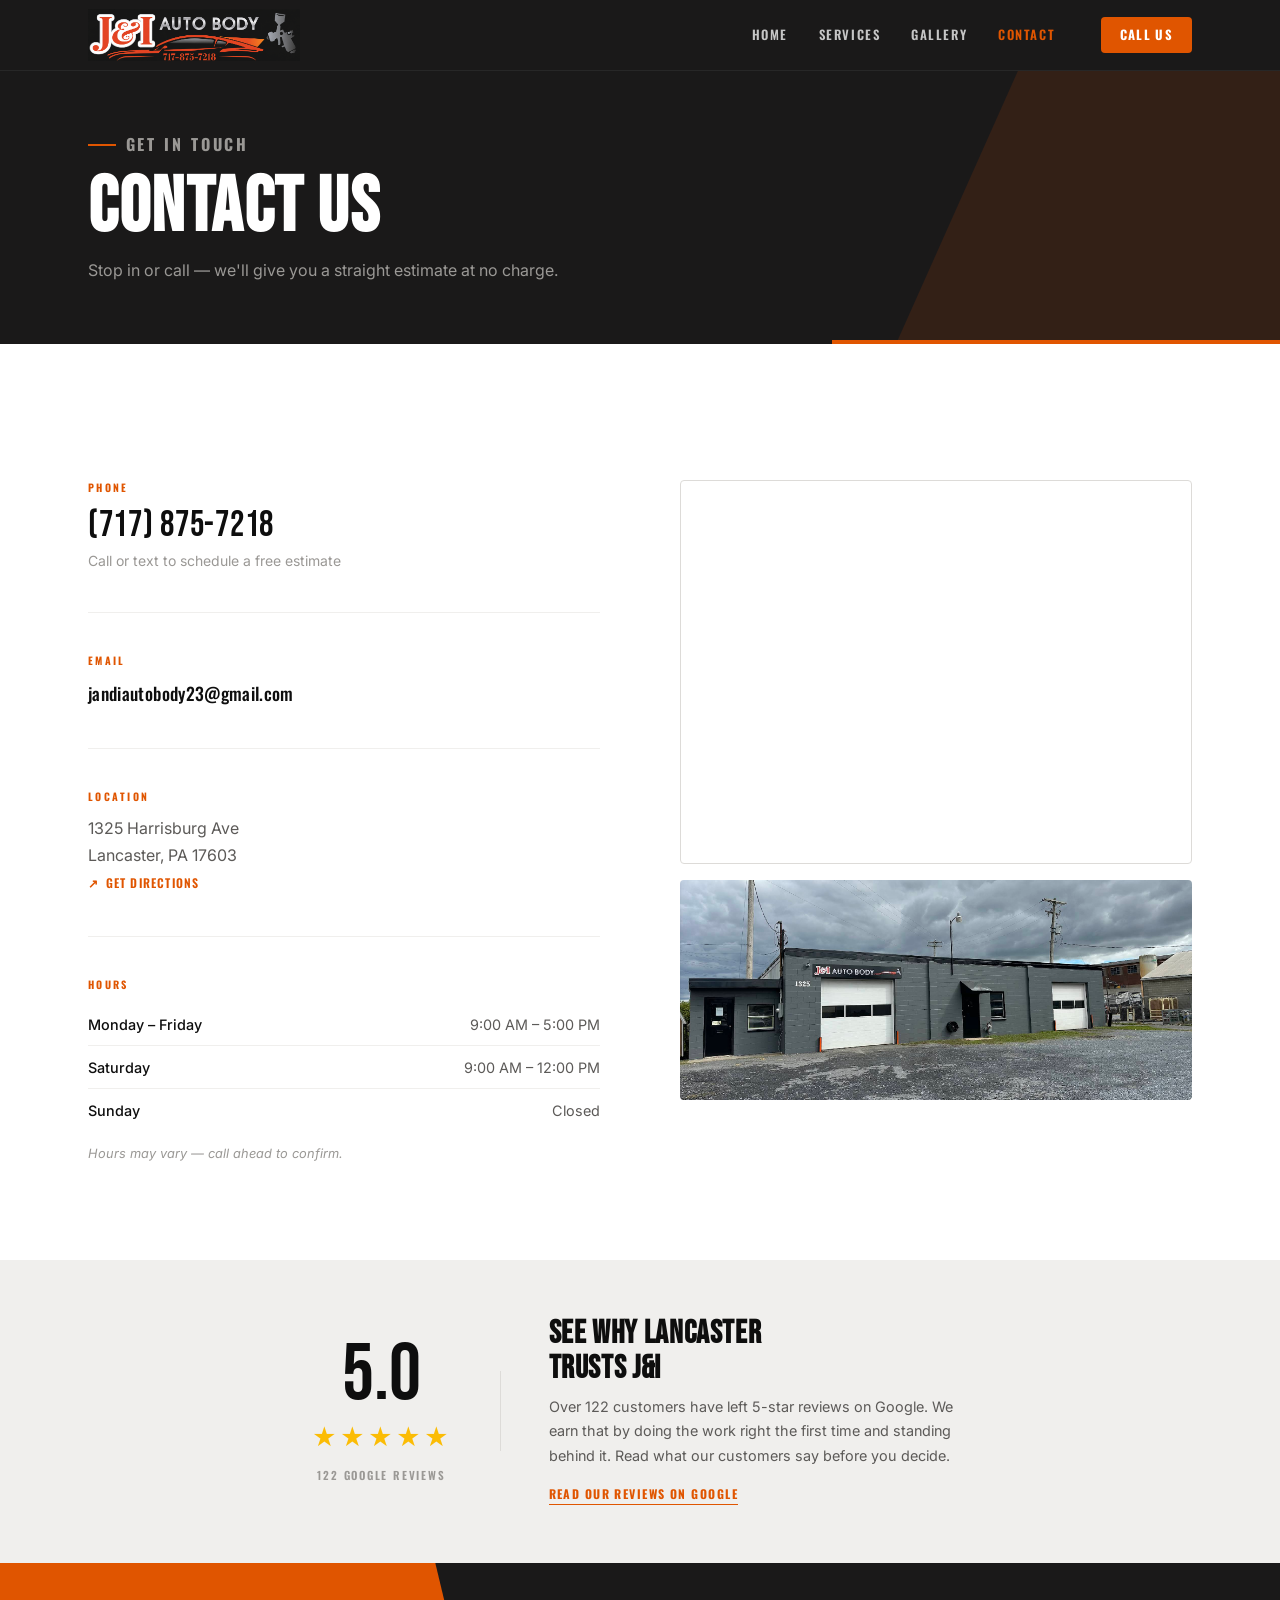
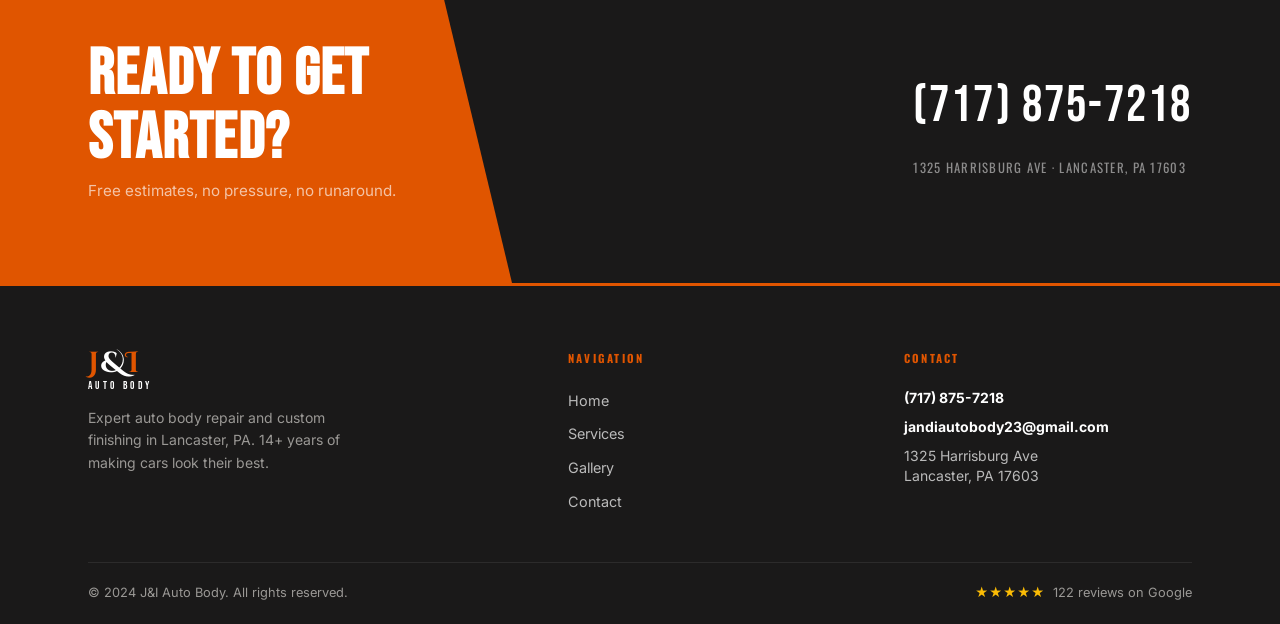
==== contact.html @ d880009f "Add files via upload" ====
<!DOCTYPE html>
<html lang="en">
<head>
  <meta charset="UTF-8">
  <meta name="viewport" content="width=device-width, initial-scale=1.0">
  <meta name="description" content="Contact J&I Auto Body — 1325 Harrisburg Ave, Lancaster, PA 17603. Call (717) 875-7218 or email jandiautobody23@gmail.com for a free estimate.">
  <title>Contact — J&I Auto Body</title>
  <link rel="stylesheet" href="style.css">
  <style>
    .contact-page {
      padding: 5rem 0 6rem;
      background: var(--c-white);
    }

    .contact-layout {
      display: grid;
      grid-template-columns: 1fr 1fr;
      gap: 5rem;
      align-items: start;
      margin-top: 3.5rem;
    }

    /* Left: info */
    .contact-info {
      display: flex;
      flex-direction: column;
      gap: 2.5rem;
    }

    .contact-block h3 {
      font-family: var(--f-heading);
      font-size: 0.65rem;
      font-weight: 700;
      letter-spacing: 0.22em;
      text-transform: uppercase;
      color: var(--c-orange);
      margin-bottom: 0.6rem;
    }

    .contact-block-value {
      font-family: var(--f-display);
      font-size: 2.25rem;
      color: var(--c-black);
      letter-spacing: 0.02em;
      line-height: 1.1;
      display: block;
      transition: color var(--transition);
    }

    a.contact-block-value:hover { color: var(--c-orange); }

    .contact-block-sub {
      font-size: 0.875rem;
      color: var(--c-gray-400);
      margin-top: 0.25rem;
    }

    .contact-block-email {
      font-family: var(--f-heading);
      font-size: 1.1rem;
      font-weight: 500;
      color: var(--c-black);
      letter-spacing: 0.02em;
      display: block;
      margin-top: 0.15rem;
      transition: color var(--transition);
      word-break: break-all;
    }

    a.contact-block-email:hover { color: var(--c-orange); }

    .contact-block-address {
      font-size: 1rem;
      color: var(--c-gray-600);
      line-height: 1.7;
      margin-top: 0.15rem;
    }

    /* Hours */
    .hours-table {
      width: 100%;
      border-collapse: collapse;
    }

    .hours-table tr {
      border-bottom: 1px solid var(--c-gray-100);
    }

    .hours-table tr:last-child { border-bottom: none; }

    .hours-table td {
      padding: 0.6rem 0;
      font-size: 0.9rem;
      color: var(--c-gray-600);
    }

    .hours-table td:first-child {
      font-weight: 500;
      color: var(--c-black);
      width: 45%;
    }

    .hours-table td:last-child {
      text-align: right;
    }

    .hours-note {
      font-size: 0.8rem;
      color: var(--c-gray-400);
      margin-top: 0.75rem;
      font-style: italic;
    }

    /* Right: map + photo */
    .contact-visual {
      display: flex;
      flex-direction: column;
      gap: 1rem;
    }

    .contact-map {
      width: 100%;
      aspect-ratio: 4 / 3;
      border: 1px solid var(--c-gray-200);
      border-radius: var(--radius);
      overflow: hidden;
      position: relative;
    }

    .contact-map iframe {
      width: 100%;
      height: 100%;
      border: none;
      display: block;
    }

    .contact-shop-photo {
      width: 100%;
      height: 220px;
      border-radius: var(--radius);
      overflow: hidden;
      position: relative;
    }

    .contact-shop-photo .photo-placeholder {
      width: 100%;
      height: 100%;
    }

    .contact-directions {
      display: inline-flex;
      align-items: center;
      gap: 0.4rem;
      font-family: var(--f-heading);
      font-size: 0.75rem;
      font-weight: 600;
      letter-spacing: 0.1em;
      text-transform: uppercase;
      color: var(--c-orange);
      margin-top: 0.25rem;
      transition: color var(--transition);
    }

    .contact-directions:hover { color: var(--c-orange-hover); }

    .contact-directions::before {
      content: '↗';
      font-style: normal;
    }

    /* Divider */
    .contact-divider {
      width: 100%;
      height: 1px;
      background: var(--c-gray-100);
    }

    /* Google review strip */
    .review-strip {
      background: var(--c-gray-100);
      padding: 3.5rem 0;
    }

    .review-strip-inner {
      display: flex;
      align-items: center;
      gap: 3rem;
      flex-wrap: wrap;
      justify-content: center;
    }

    .review-score {
      text-align: center;
    }

    .review-score-num {
      font-family: var(--f-display);
      font-size: 5rem;
      color: var(--c-black);
      line-height: 1;
    }

    .review-score-stars {
      font-size: 1.5rem;
      color: #FBBC05;
      letter-spacing: 3px;
      display: block;
      margin: 0.25rem 0;
    }

    .review-score-label {
      font-family: var(--f-heading);
      font-size: 0.7rem;
      font-weight: 600;
      letter-spacing: 0.16em;
      text-transform: uppercase;
      color: var(--c-gray-400);
    }

    .review-divider-v {
      width: 1px;
      height: 80px;
      background: var(--c-gray-200);
    }

    .review-text-block {
      max-width: 420px;
    }

    .review-text-block h3 {
      font-family: var(--f-display);
      font-size: 2rem;
      color: var(--c-black);
      letter-spacing: 0.02em;
      line-height: 1.1;
      margin-bottom: 0.5rem;
    }

    .review-text-block p {
      font-size: 0.9rem;
      color: var(--c-gray-600);
      line-height: 1.7;
    }

    .review-text-block a {
      display: inline-block;
      margin-top: 1rem;
      font-family: var(--f-heading);
      font-size: 0.75rem;
      font-weight: 700;
      letter-spacing: 0.12em;
      text-transform: uppercase;
      color: var(--c-orange);
      border-bottom: 1px solid currentColor;
      padding-bottom: 1px;
    }

    @media (max-width: 900px) {
      .contact-layout { grid-template-columns: 1fr; gap: 3rem; }
      .review-divider-v { display: none; }
      .review-strip-inner { flex-direction: column; text-align: center; gap: 2rem; }
    }
  </style>
</head>
<body>
  <a href="#main" class="skip-link">Skip to content</a>

  <!-- NAVIGATION -->
  <nav class="site-nav" id="site-nav">
    <div class="nav-inner">
      <a href="index.html" class="nav-logo" aria-label="J&I Auto Body home">
        <img src="banner.png" alt="J&I Auto Body" style="height:52px;width:auto;display:block;">
      </a>
      <button class="nav-toggle" aria-label="Toggle navigation menu" aria-expanded="false" aria-controls="nav-links">
        <span></span><span></span><span></span>
      </button>
      <ul class="nav-links" id="nav-links" role="list">
        <li><a href="index.html">Home</a></li>
        <li><a href="services.html">Services</a></li>
        <li><a href="gallery.html">Gallery</a></li>
        <li><a href="contact.html" class="active">Contact</a></li>
      </ul>
      <a href="tel:+17178757218" class="nav-cta">Call Us</a>
    </div>
  </nav>

  <main id="main">

    <!-- PAGE HERO -->
    <section class="page-hero" aria-labelledby="page-title">
      <div class="page-hero-slash" aria-hidden="true"></div>
      <div class="container page-hero-inner">
        <p class="section-eyebrow">Get in Touch</p>
        <h1 id="page-title">Contact Us</h1>
        <p>Stop in or call — we'll give you a straight estimate at no charge.</p>
      </div>
    </section>

    <!-- CONTACT MAIN -->
    <section class="contact-page" aria-labelledby="contact-heading">
      <div class="container">

        <div class="contact-layout">

          <!-- LEFT: Contact details -->
          <div class="contact-info reveal">

            <div class="contact-block">
              <h3>Phone</h3>
              <a href="tel:+17178757218" class="contact-block-value">(717) 875-7218</a>
              <p class="contact-block-sub">Call or text to schedule a free estimate</p>
            </div>

            <div class="contact-divider"></div>

            <div class="contact-block">
              <h3>Email</h3>
              <a href="mailto:jandiautobody23@gmail.com" class="contact-block-email">jandiautobody23@gmail.com</a>
            </div>

            <div class="contact-divider"></div>

            <div class="contact-block">
              <h3>Location</h3>
              <address class="contact-block-address" style="font-style:normal;">
                1325 Harrisburg Ave<br>
                Lancaster, PA 17603
              </address>
              <a href="https://maps.google.com/?q=1325+Harrisburg+Ave+Lancaster+PA+17603" target="_blank" rel="noopener noreferrer" class="contact-directions">
                Get Directions
              </a>
            </div>

            <div class="contact-divider"></div>

            <div class="contact-block">
              <h3>Hours</h3>
              <table class="hours-table" aria-label="Business hours">
                <tbody>
                  <tr><td>Monday – Friday</td><td>9:00 AM – 5:00 PM</td></tr>
                  <tr><td>Saturday</td><td>9:00 AM – 12:00 PM</td></tr>
                  <tr><td>Sunday</td><td>Closed</td></tr>
                </tbody>
              </table>
              <p class="hours-note">Hours may vary — call ahead to confirm.</p>
            </div>

          </div>

          <!-- RIGHT: Map + shop photo -->
          <div class="contact-visual reveal reveal-delay-2">
            <div class="contact-map">
              <iframe
                src="https://www.google.com/maps/embed?pb=!1m18!1m12!1m3!1d3046.3!2d-76.3287!3d40.0356!2m3!1f0!2f0!3f0!3m2!1i1024!2i768!4f13.1!3m3!1m2!1s0x89c624b8d0d0d0d0%3A0x0!2s1325+Harrisburg+Ave%2C+Lancaster%2C+PA+17603!5e0!3m2!1sen!2sus!4v1"
                allowfullscreen=""
                loading="lazy"
                referrerpolicy="no-referrer-when-downgrade"
                title="J&I Auto Body location map"
              ></iframe>
            </div>
            <div class="contact-shop-photo">
              <img src="shop.png" alt="J&I Auto Body shop exterior at 1325 Harrisburg Ave, Lancaster PA" style="width:100%;height:100%;object-fit:cover;display:block;">
            </div>
          </div>

        </div>
      </div>
    </section>

    <!-- GOOGLE REVIEW STRIP -->
    <section class="review-strip" aria-labelledby="reviews-heading">
      <div class="container review-strip-inner">
        <div class="review-score">
          <div class="review-score-num" aria-label="Rating: 5.0 out of 5">5.0</div>
          <span class="review-score-stars" aria-hidden="true">★★★★★</span>
          <span class="review-score-label">122 Google Reviews</span>
        </div>
        <div class="review-divider-v" aria-hidden="true"></div>
        <div class="review-text-block">
          <h3 id="reviews-heading">See Why Lancaster<br>Trusts J&amp;I</h3>
          <p>Over 122 customers have left 5-star reviews on Google. We earn that by doing the work right the first time and standing behind it. Read what our customers say before you decide.</p>
          <a href="https://www.google.com/search?q=J%26I+Auto+Body+Lancaster+PA+reviews" target="_blank" rel="noopener noreferrer">
            Read Our Reviews on Google
          </a>
        </div>
      </div>
    </section>

    <!-- CTA BAND -->
    <section class="cta-band" aria-labelledby="cta-heading">
      <div class="cta-band-slash" aria-hidden="true"></div>
      <div class="container cta-band-inner">
        <div class="cta-band-text">
          <h2 id="cta-heading">Ready to Get<br>Started?</h2>
          <p>Free estimates, no pressure, no runaround.</p>
        </div>
        <div>
          <a href="tel:+17178757218" class="cta-band-phone">(717) 875-7218</a>
          <span class="cta-band-sub">1325 Harrisburg Ave · Lancaster, PA 17603</span>
        </div>
      </div>
    </section>

  </main>

  <!-- FOOTER -->
  <footer class="site-footer" role="contentinfo">
    <div class="container">
      <div class="footer-grid">
        <div class="footer-brand">
          <div class="logo-mark">
            <span class="logo-ji">J<span class="logo-amp">&</span>I</span>
            <span class="logo-autobody">Auto Body</span>
          </div>
          <p class="footer-tagline">Expert auto body repair and custom finishing in Lancaster, PA. 14+ years of making cars look their best.</p>
        </div>
        <div>
          <p class="footer-heading">Navigation</p>
          <ul class="footer-links">
            <li><a href="index.html">Home</a></li>
            <li><a href="services.html">Services</a></li>
            <li><a href="gallery.html">Gallery</a></li>
            <li><a href="contact.html">Contact</a></li>
          </ul>
        </div>
        <div>
          <p class="footer-heading">Contact</p>
          <div class="footer-contact-item">
            <div><strong><a href="tel:+17178757218">(717) 875-7218</a></strong></div>
          </div>
          <div class="footer-contact-item">
            <div><strong><a href="mailto:jandiautobody23@gmail.com">jandiautobody23@gmail.com</a></strong></div>
          </div>
          <div class="footer-contact-item">
            <div>1325 Harrisburg Ave<br>Lancaster, PA 17603</div>
          </div>
        </div>
      </div>
      <div class="footer-bottom">
        <p>© 2024 J&amp;I Auto Body. All rights reserved.</p>
        <div class="footer-reviews">
          <span class="stars">★★★★★</span>
          <span>122 reviews on Google</span>
        </div>
      </div>
    </div>
  </footer>

  <script>
    const nav = document.getElementById('site-nav');
    window.addEventListener('scroll', () => {
      nav.classList.toggle('scrolled', window.scrollY > 20);
    }, { passive: true });

    const toggle = document.querySelector('.nav-toggle');
    const navLinks = document.getElementById('nav-links');
    toggle.addEventListener('click', () => {
      const expanded = toggle.getAttribute('aria-expanded') === 'true';
      toggle.setAttribute('aria-expanded', String(!expanded));
      navLinks.classList.toggle('open', !expanded);
    });

    navLinks.querySelectorAll('a').forEach(a => {
      a.addEventListener('click', () => {
        toggle.setAttribute('aria-expanded', 'false');
        navLinks.classList.remove('open');
      });
    });

    const observer = new IntersectionObserver((entries) => {
      entries.forEach(e => { if (e.isIntersecting) { e.target.classList.add('visible'); observer.unobserve(e.target); } });
    }, { threshold: 0.1 });
    document.querySelectorAll('.reveal').forEach(el => observer.observe(el));
  </script>
</body>
</html>
---- style.css ----
/* === J&I AUTO BODY — SHARED STYLESHEET === */

@import url('https://fonts.googleapis.com/css2?family=Bebas+Neue&family=Oswald:wght@400;500;600;700&family=Inter:ital,wght@0,300;0,400;0,500;0,600;1,300&family=Cinzel+Decorative:wght@700&display=swap');

/* ── TOKENS ───────────────────────────────────────── */
:root {
  --c-white:        #FFFFFF;
  --c-off-white:    #F7F6F4;
  --c-black:        #0E0E0E;
  --c-dark:         #1A1919;
  --c-charcoal:     #2C2B2B;
  --c-orange:       #E05500;
  --c-orange-hover: #C44A00;
  --c-orange-warm:  #F06820;
  --c-gray-100:     #F0EFED;
  --c-gray-200:     #DDDBD8;
  --c-gray-400:     #9A9895;
  --c-gray-600:     #5C5A58;
  --c-gray-800:     #343230;

  --f-display:  'Bebas Neue', sans-serif;
  --f-heading:  'Oswald', sans-serif;
  --f-body:     'Inter', sans-serif;
  --f-brand:    'Cinzel Decorative', serif;

  --radius:     4px;
  --transition: 0.22s ease;
  --max-w:      1200px;
}

/* ── RESET ────────────────────────────────────────── */
*, *::before, *::after { box-sizing: border-box; margin: 0; padding: 0; }

html {
  scroll-behavior: smooth;
  -webkit-font-smoothing: antialiased;
}

body {
  font-family: var(--f-body);
  font-size: 1rem;
  line-height: 1.6;
  color: var(--c-black);
  background: var(--c-white);
}

img { display: block; max-width: 100%; }
a { color: inherit; text-decoration: none; }
ul { list-style: none; }

/* ── UTILITY ──────────────────────────────────────── */
.container {
  max-width: var(--max-w);
  margin-inline: auto;
  padding-inline: clamp(1.25rem, 5vw, 3rem);
}

.section-eyebrow {
  font-family: var(--f-heading);
  font-size: 0.75rem;
  font-weight: 700;
  letter-spacing: 0.18em;
  text-transform: uppercase;
  color: var(--c-orange);
  display: flex;
  align-items: center;
  gap: 0.6rem;
  margin-bottom: 0.75rem;
}

.section-eyebrow::before {
  content: '';
  display: block;
  width: 28px;
  height: 2px;
  background: var(--c-orange);
  flex-shrink: 0;
}

.section-title {
  font-family: var(--f-display);
  font-size: clamp(2.5rem, 5vw, 4rem);
  letter-spacing: 0.02em;
  line-height: 1;
  color: var(--c-black);
}

.section-title--light { color: var(--c-white); }

/* ── BUTTONS ──────────────────────────────────────── */
.btn {
  display: inline-flex;
  align-items: center;
  gap: 0.5rem;
  font-family: var(--f-heading);
  font-size: 0.95rem;
  font-weight: 600;
  letter-spacing: 0.08em;
  text-transform: uppercase;
  padding: 0.85rem 2rem;
  border-radius: var(--radius);
  transition: background var(--transition), color var(--transition), transform var(--transition);
  cursor: pointer;
  border: 2px solid transparent;
}

.btn:active { transform: translateY(1px); }

.btn-primary {
  background: var(--c-orange);
  color: var(--c-white);
  border-color: var(--c-orange);
}
.btn-primary:hover { background: var(--c-orange-hover); border-color: var(--c-orange-hover); }

.btn-ghost {
  background: transparent;
  color: var(--c-white);
  border-color: rgba(255,255,255,0.5);
}
.btn-ghost:hover { border-color: var(--c-white); }

.btn-outline {
  background: transparent;
  color: var(--c-orange);
  border-color: var(--c-orange);
}
.btn-outline:hover { background: var(--c-orange); color: var(--c-white); }

.btn-dark {
  background: var(--c-black);
  color: var(--c-white);
  border-color: var(--c-black);
}
.btn-dark:hover { background: var(--c-charcoal); }

/* ── NAVIGATION ───────────────────────────────────── */
.site-nav {
  position: fixed;
  top: 0;
  left: 0;
  right: 0;
  z-index: 100;
  background: var(--c-dark);
  border-bottom: 1px solid rgba(255,255,255,0.06);
  transition: box-shadow var(--transition);
}

.site-nav.scrolled {
  box-shadow: 0 2px 24px rgba(0,0,0,0.5);
}

.nav-inner {
  max-width: var(--max-w);
  margin-inline: auto;
  padding: 0 clamp(1.25rem, 5vw, 3rem);
  height: 70px;
  display: flex;
  align-items: center;
  gap: 2rem;
}

/* Logo */
.nav-logo { display: flex; align-items: center; text-decoration: none; }

.logo-mark {
  display: flex;
  flex-direction: column;
  align-items: flex-start;
  line-height: 1;
}

.logo-ji {
  font-family: var(--f-brand);
  font-size: 1.45rem;
  font-weight: 700;
  color: var(--c-orange);
  letter-spacing: 0.04em;
  line-height: 1;
}

.logo-amp { color: var(--c-white); }

.logo-autobody {
  font-family: var(--f-display);
  font-size: 0.65rem;
  letter-spacing: 0.32em;
  color: var(--c-white);
  margin-top: 1px;
}

/* Nav links */
.nav-links {
  display: flex;
  align-items: center;
  gap: 0.25rem;
  margin-left: auto;
}

.nav-links a {
  font-family: var(--f-heading);
  font-size: 0.8rem;
  font-weight: 600;
  letter-spacing: 0.12em;
  text-transform: uppercase;
  color: rgba(255,255,255,0.75);
  padding: 0.4rem 0.85rem;
  border-radius: var(--radius);
  transition: color var(--transition), background var(--transition);
  position: relative;
}

.nav-links a:hover { color: var(--c-white); background: rgba(255,255,255,0.06); }

.nav-links a.active {
  color: var(--c-orange);
}

.nav-cta {
  font-family: var(--f-heading);
  font-size: 0.8rem;
  font-weight: 700;
  letter-spacing: 0.1em;
  text-transform: uppercase;
  color: var(--c-white);
  background: var(--c-orange);
  padding: 0.5rem 1.2rem;
  border-radius: var(--radius);
  transition: background var(--transition);
  white-space: nowrap;
}

.nav-cta:hover { background: var(--c-orange-hover); }

/* Mobile toggle */
.nav-toggle {
  display: none;
  flex-direction: column;
  justify-content: center;
  gap: 5px;
  width: 36px;
  height: 36px;
  background: none;
  border: none;
  cursor: pointer;
  padding: 4px;
  margin-left: auto;
}

.nav-toggle span {
  display: block;
  width: 100%;
  height: 2px;
  background: var(--c-white);
  border-radius: 2px;
  transition: transform var(--transition), opacity var(--transition);
}

.nav-toggle[aria-expanded="true"] span:nth-child(1) {
  transform: translateY(7px) rotate(45deg);
}
.nav-toggle[aria-expanded="true"] span:nth-child(2) { opacity: 0; }
.nav-toggle[aria-expanded="true"] span:nth-child(3) {
  transform: translateY(-7px) rotate(-45deg);
}

/* Mobile nav overlay */
@media (max-width: 768px) {
  .nav-toggle { display: flex; }
  .nav-links {
    display: none;
    position: fixed;
    inset: 70px 0 0;
    background: var(--c-dark);
    flex-direction: column;
    padding: 2rem;
    gap: 0.5rem;
    align-items: flex-start;
    z-index: 99;
  }
  .nav-links.open { display: flex; }
  .nav-links a { font-size: 1.1rem; padding: 0.75rem 0; width: 100%; }
  .nav-cta { display: none; }
}

/* ── PAGE HERO (inner pages) ──────────────────────── */
.page-hero {
  background: var(--c-dark);
  padding: 120px 0 60px;
  position: relative;
  overflow: hidden;
}

.page-hero::after {
  content: '';
  position: absolute;
  right: 0;
  bottom: 0;
  width: 35%;
  height: 4px;
  background: var(--c-orange);
}

.page-hero-inner {
  position: relative;
  z-index: 2;
}

.page-hero h1 {
  font-family: var(--f-display);
  font-size: clamp(3rem, 6vw, 5.5rem);
  color: var(--c-white);
  line-height: 1;
  letter-spacing: 0.02em;
}

.page-hero p {
  font-size: 1rem;
  color: var(--c-gray-400);
  margin-top: 0.75rem;
}

/* diagonal accent on page hero */
.page-hero-slash {
  position: absolute;
  right: 0;
  top: 0;
  height: 100%;
  width: 30%;
  background: var(--c-orange);
  clip-path: polygon(40% 0%, 100% 0%, 100% 100%, 0% 100%);
  opacity: 0.12;
  z-index: 1;
}

/* ── PHOTO PLACEHOLDER ────────────────────────────── */
.photo-placeholder {
  background: var(--c-gray-200);
  display: flex;
  flex-direction: column;
  align-items: center;
  justify-content: center;
  gap: 0.5rem;
  position: relative;
  overflow: hidden;
}

.photo-placeholder::before {
  content: '';
  position: absolute;
  inset: 0;
  background: repeating-linear-gradient(
    -45deg,
    transparent,
    transparent 8px,
    rgba(0,0,0,0.04) 8px,
    rgba(0,0,0,0.04) 10px
  );
}

.photo-placeholder-label {
  position: relative;
  z-index: 1;
  font-family: var(--f-heading);
  font-size: 0.75rem;
  font-weight: 600;
  letter-spacing: 0.12em;
  text-transform: uppercase;
  color: var(--c-gray-600);
  background: var(--c-white);
  padding: 0.4rem 1rem;
  border-radius: 2px;
  border: 1px solid var(--c-gray-200);
}

/* ── FOOTER ───────────────────────────────────────── */
.site-footer {
  background: var(--c-dark);
  color: var(--c-white);
  padding: 4rem 0 0;
  border-top: 3px solid var(--c-orange);
}

.footer-grid {
  display: grid;
  grid-template-columns: 1.5fr 1fr 1fr;
  gap: 3rem;
  padding-bottom: 3rem;
}

.footer-brand .logo-ji { font-size: 1.8rem; }
.footer-brand .logo-autobody { font-size: 0.7rem; letter-spacing: 0.3em; }

.footer-tagline {
  margin-top: 1rem;
  font-size: 0.875rem;
  color: var(--c-gray-400);
  line-height: 1.6;
  max-width: 260px;
}

.footer-heading {
  font-family: var(--f-heading);
  font-size: 0.7rem;
  font-weight: 700;
  letter-spacing: 0.2em;
  text-transform: uppercase;
  color: var(--c-orange);
  margin-bottom: 1.25rem;
}

.footer-links { display: flex; flex-direction: column; gap: 0.5rem; }

.footer-links a {
  font-size: 0.9rem;
  color: rgba(255,255,255,0.7);
  transition: color var(--transition);
}

.footer-links a:hover { color: var(--c-white); }

.footer-contact-item {
  display: flex;
  gap: 0.6rem;
  font-size: 0.875rem;
  color: rgba(255,255,255,0.7);
  margin-bottom: 0.6rem;
  align-items: flex-start;
  line-height: 1.4;
}

.footer-contact-item strong {
  color: var(--c-white);
  display: block;
}

.footer-bottom {
  border-top: 1px solid rgba(255,255,255,0.08);
  padding: 1.25rem 0;
  display: flex;
  align-items: center;
  justify-content: space-between;
  flex-wrap: wrap;
  gap: 0.5rem;
}

.footer-bottom p {
  font-size: 0.8rem;
  color: var(--c-gray-400);
}

.footer-reviews {
  display: flex;
  align-items: center;
  gap: 0.5rem;
  font-size: 0.8rem;
  color: var(--c-gray-400);
}

.stars { color: #FBBC05; letter-spacing: 1px; }

@media (max-width: 768px) {
  .footer-grid { grid-template-columns: 1fr; gap: 2rem; }
  .footer-bottom { flex-direction: column; text-align: center; }
}

/* ── DIAGONAL SLASH DIVIDER ───────────────────────── */
.slash-divider {
  position: relative;
  height: 60px;
  overflow: hidden;
  background: var(--c-dark);
}

.slash-divider::after {
  content: '';
  position: absolute;
  bottom: 0;
  left: 0;
  right: 0;
  height: 100%;
  background: var(--c-white);
  clip-path: polygon(0 40%, 100% 0%, 100% 100%, 0% 100%);
}

.slash-divider--to-dark::after {
  background: var(--c-dark);
}

.slash-divider--to-gray::after {
  background: var(--c-gray-100);
}

/* ── TRUST BAR ────────────────────────────────────── */
.trust-bar {
  background: var(--c-off-white);
  border-bottom: 1px solid var(--c-gray-200);
  padding: 0;
}

.trust-bar-inner {
  display: flex;
  align-items: stretch;
  divide: 1px solid var(--c-gray-200);
}

.trust-item {
  flex: 1;
  display: flex;
  align-items: center;
  justify-content: center;
  gap: 0.75rem;
  padding: 1.5rem 1rem;
  border-right: 1px solid var(--c-gray-200);
  text-align: center;
}

.trust-item:last-child { border-right: none; }

.trust-icon {
  font-size: 1.5rem;
  line-height: 1;
  flex-shrink: 0;
}

.trust-label {
  font-family: var(--f-heading);
  font-size: 0.8rem;
  font-weight: 600;
  letter-spacing: 0.08em;
  text-transform: uppercase;
  color: var(--c-gray-600);
  line-height: 1.3;
}

.trust-value {
  font-family: var(--f-display);
  font-size: 1.5rem;
  color: var(--c-black);
  line-height: 1;
  display: block;
}

@media (max-width: 640px) {
  .trust-bar-inner { flex-wrap: wrap; }
  .trust-item { flex: 0 0 50%; border-bottom: 1px solid var(--c-gray-200); }
  .trust-item:nth-child(2n) { border-right: none; }
  .trust-item:nth-last-child(-n+2) { border-bottom: none; }
}

/* ── SERVICES GRID ────────────────────────────────── */
.services-section {
  padding: 5rem 0;
  background: var(--c-white);
}

.services-intro {
  display: grid;
  grid-template-columns: 1fr 1fr;
  gap: 4rem;
  align-items: end;
  margin-bottom: 3.5rem;
}

.services-intro-text p {
  font-size: 1rem;
  color: var(--c-gray-600);
  margin-top: 1rem;
  max-width: 420px;
  line-height: 1.7;
}

.services-intro-action { text-align: right; }

.services-grid {
  display: grid;
  grid-template-columns: repeat(4, 1fr);
  gap: 1px;
  background: var(--c-gray-200);
  border: 1px solid var(--c-gray-200);
}

.service-card {
  background: var(--c-white);
  padding: 2rem 1.75rem;
  position: relative;
  overflow: hidden;
  transition: background var(--transition);
}

.service-card::after {
  content: '';
  position: absolute;
  bottom: 0;
  left: 0;
  width: 0;
  height: 3px;
  background: var(--c-orange);
  transition: width 0.3s ease;
}

.service-card:hover { background: var(--c-off-white); }
.service-card:hover::after { width: 100%; }

.service-card-num {
  font-family: var(--f-display);
  font-size: 3.5rem;
  color: var(--c-orange);
  line-height: 1;
  margin-bottom: 0.75rem;
  display: block;
  transition: color var(--transition);
}

.service-card:hover .service-card-num { color: var(--c-orange); }

.service-card-name {
  font-family: var(--f-heading);
  font-size: 1.05rem;
  font-weight: 700;
  color: var(--c-black);
  line-height: 1.2;
  margin-bottom: 0.5rem;
}

.service-card-desc {
  font-size: 0.85rem;
  color: var(--c-gray-600);
  line-height: 1.6;
}

@media (max-width: 1024px) {
  .services-grid { grid-template-columns: repeat(2, 1fr); }
  .services-intro { grid-template-columns: 1fr; gap: 1rem; }
  .services-intro-action { text-align: left; }
}

@media (max-width: 600px) {
  .services-grid { grid-template-columns: 1fr; }
}

/* ── PHOTO STRIP (3-across) ───────────────────────── */
.photo-strip {
  display: grid;
  grid-template-columns: repeat(3, 1fr);
  height: 380px;
}

.photo-strip-item {
  position: relative;
  overflow: hidden;
}

.photo-strip-item .photo-placeholder {
  width: 100%;
  height: 100%;
}

.photo-strip-overlay {
  position: absolute;
  inset: 0;
  background: linear-gradient(to top, rgba(0,0,0,0.6) 0%, transparent 50%);
  opacity: 0;
  transition: opacity var(--transition);
  display: flex;
  align-items: flex-end;
  padding: 1.5rem;
}

.photo-strip-item:hover .photo-strip-overlay { opacity: 1; }

.photo-strip-caption {
  font-family: var(--f-heading);
  font-size: 0.8rem;
  font-weight: 600;
  letter-spacing: 0.08em;
  text-transform: uppercase;
  color: var(--c-white);
}

@media (max-width: 640px) {
  .photo-strip { grid-template-columns: 1fr; height: auto; }
  .photo-strip-item { height: 220px; }
}

/* ── CTA BAND ─────────────────────────────────────── */
.cta-band {
  background: var(--c-dark);
  position: relative;
  overflow: hidden;
  padding: 5rem 0;
}

.cta-band-slash {
  position: absolute;
  left: 0;
  top: 0;
  width: 40%;
  height: 100%;
  background: var(--c-orange);
  clip-path: polygon(0% 0%, 85% 0%, 100% 100%, 0% 100%);
}

.cta-band-inner {
  position: relative;
  z-index: 2;
  display: flex;
  align-items: center;
  justify-content: space-between;
  gap: 2rem;
  flex-wrap: wrap;
}

.cta-band-text h2 {
  font-family: var(--f-display);
  font-size: clamp(2.5rem, 5vw, 4rem);
  color: var(--c-white);
  line-height: 1;
  letter-spacing: 0.02em;
}

.cta-band-text p {
  font-size: 0.95rem;
  color: rgba(255,255,255,0.65);
  margin-top: 0.5rem;
}

.cta-band-phone {
  font-family: var(--f-display);
  font-size: clamp(2rem, 4vw, 3.5rem);
  color: var(--c-white);
  letter-spacing: 0.04em;
  text-decoration: none;
  display: block;
  margin-bottom: 0.5rem;
  transition: color var(--transition);
}

.cta-band-phone:hover { color: var(--c-orange-warm); }

.cta-band-sub {
  font-size: 0.8rem;
  color: rgba(255,255,255,0.5);
  font-family: var(--f-heading);
  letter-spacing: 0.1em;
  text-transform: uppercase;
}

@media (max-width: 700px) {
  .cta-band-inner { flex-direction: column; text-align: center; }
  .cta-band-slash { width: 100%; clip-path: polygon(0 0, 100% 0, 100% 40%, 0 55%); }
  .cta-band { padding: 3rem 0; }
}

/* ── GALLERY GRID ─────────────────────────────────── */
.gallery-section {
  padding: 4rem 0;
  background: var(--c-white);
}

.gallery-grid {
  display: grid;
  grid-template-columns: repeat(3, 1fr);
  grid-auto-rows: 260px;
  gap: 6px;
}

.gallery-item {
  position: relative;
  overflow: hidden;
}

.gallery-item.wide {
  grid-column: span 2;
}

.gallery-item.tall {
  grid-row: span 2;
}

.gallery-item .photo-placeholder {
  width: 100%;
  height: 100%;
}

.gallery-item-overlay {
  position: absolute;
  inset: 0;
  background: rgba(224, 85, 0, 0.0);
  transition: background var(--transition);
  display: flex;
  align-items: center;
  justify-content: center;
}

.gallery-item:hover .gallery-item-overlay {
  background: rgba(224, 85, 0, 0.15);
}

@media (max-width: 768px) {
  .gallery-grid { grid-template-columns: 1fr 1fr; }
  .gallery-item.wide { grid-column: span 2; }
}

@media (max-width: 480px) {
  .gallery-grid { grid-template-columns: 1fr; }
  .gallery-item.wide { grid-column: span 1; }
  .gallery-item.tall { grid-row: span 1; }
}

/* ── CONTACT PAGE ─────────────────────────────────── */
.contact-section {
  padding: 5rem 0;
  background: var(--c-white);
}

.contact-layout {
  display: grid;
  grid-template-columns: 1fr 1fr;
  gap: 4rem;
  align-items: start;
}

.contact-info-block {
  margin-bottom: 2.5rem;
}

.contact-info-block h3 {
  font-family: var(--f-heading);
  font-size: 0.7rem;
  font-weight: 700;
  letter-spacing: 0.2em;
  text-transform: uppercase;
  color: var(--c-orange);
  margin-bottom: 0.75rem;
}

.contact-info-block p,
.contact-info-block a {
  font-size: 1rem;
  color: var(--c-gray-600);
  line-height: 1.6;
}

.contact-info-block .big-phone {
  font-family: var(--f-display);
  font-size: 2.5rem;
  color: var(--c-black);
  letter-spacing: 0.04em;
  display: block;
  margin-top: 0.25rem;
  transition: color var(--transition);
}

.contact-info-block .big-phone:hover { color: var(--c-orange); }

.contact-map-frame {
  aspect-ratio: 4 / 3;
  background: var(--c-gray-100);
  border: 1px solid var(--c-gray-200);
  border-radius: var(--radius);
  overflow: hidden;
  position: relative;
}

.contact-map-frame iframe {
  width: 100%;
  height: 100%;
  border: none;
}

.contact-hours { margin-top: 1rem; }

.hours-row {
  display: flex;
  justify-content: space-between;
  font-size: 0.9rem;
  color: var(--c-gray-600);
  padding: 0.5rem 0;
  border-bottom: 1px solid var(--c-gray-100);
}

.hours-row:last-child { border-bottom: none; }

.hours-day { font-weight: 500; color: var(--c-black); }

@media (max-width: 768px) {
  .contact-layout { grid-template-columns: 1fr; }
}

/* ── HOMEPAGE ABOUT STRIP ─────────────────────────── */
.about-strip {
  background: var(--c-gray-100);
  padding: 5rem 0;
}

.about-strip-inner {
  display: grid;
  grid-template-columns: 1fr 1fr;
  gap: 5rem;
  align-items: center;
}

.about-strip-photo {
  aspect-ratio: 4/3;
  position: relative;
}

.about-strip-photo .photo-placeholder {
  width: 100%;
  height: 100%;
}

.about-strip-photo::before {
  content: '';
  position: absolute;
  top: -12px;
  left: -12px;
  right: 12px;
  bottom: 12px;
  border: 3px solid var(--c-orange);
  z-index: 0;
  border-radius: var(--radius);
}

.about-strip-photo .photo-placeholder {
  position: relative;
  z-index: 1;
}

.about-text p {
  font-size: 1rem;
  color: var(--c-gray-600);
  line-height: 1.8;
  margin-top: 1rem;
}

.about-stats {
  display: flex;
  gap: 2.5rem;
  margin-top: 2.5rem;
}

.about-stat-num {
  font-family: var(--f-display);
  font-size: 3rem;
  color: var(--c-orange);
  line-height: 1;
}

.about-stat-label {
  font-family: var(--f-heading);
  font-size: 0.75rem;
  font-weight: 600;
  letter-spacing: 0.1em;
  text-transform: uppercase;
  color: var(--c-gray-600);
  margin-top: 0.25rem;
}

@media (max-width: 900px) {
  .about-strip-inner { grid-template-columns: 1fr; gap: 2.5rem; }
  .about-strip-photo { aspect-ratio: 16/9; }
  .about-strip-photo::before { display: none; }
}

/* ── SCROLL ANIMATIONS ────────────────────────────── */
@media (prefers-reduced-motion: no-preference) {
  .reveal {
    opacity: 0;
    transform: translateY(24px);
    transition: opacity 0.6s ease, transform 0.6s ease;
  }
  .reveal.visible {
    opacity: 1;
    transform: none;
  }
  .reveal-delay-1 { transition-delay: 0.1s; }
  .reveal-delay-2 { transition-delay: 0.2s; }
  .reveal-delay-3 { transition-delay: 0.3s; }
  .reveal-delay-4 { transition-delay: 0.4s; }
}

/* ── SKIP LINK ────────────────────────────────────── */
.skip-link {
  position: absolute;
  top: -100px;
  left: 0;
  background: var(--c-orange);
  color: var(--c-white);
  padding: 0.75rem 1.5rem;
  font-family: var(--f-heading);
  font-weight: 700;
  z-index: 999;
}

.skip-link:focus { top: 0; }

/* ── PRINT ────────────────────────────────────────── */
@media print {
  .site-nav, .nav-cta { display: none; }
  body { font-size: 12pt; }
}
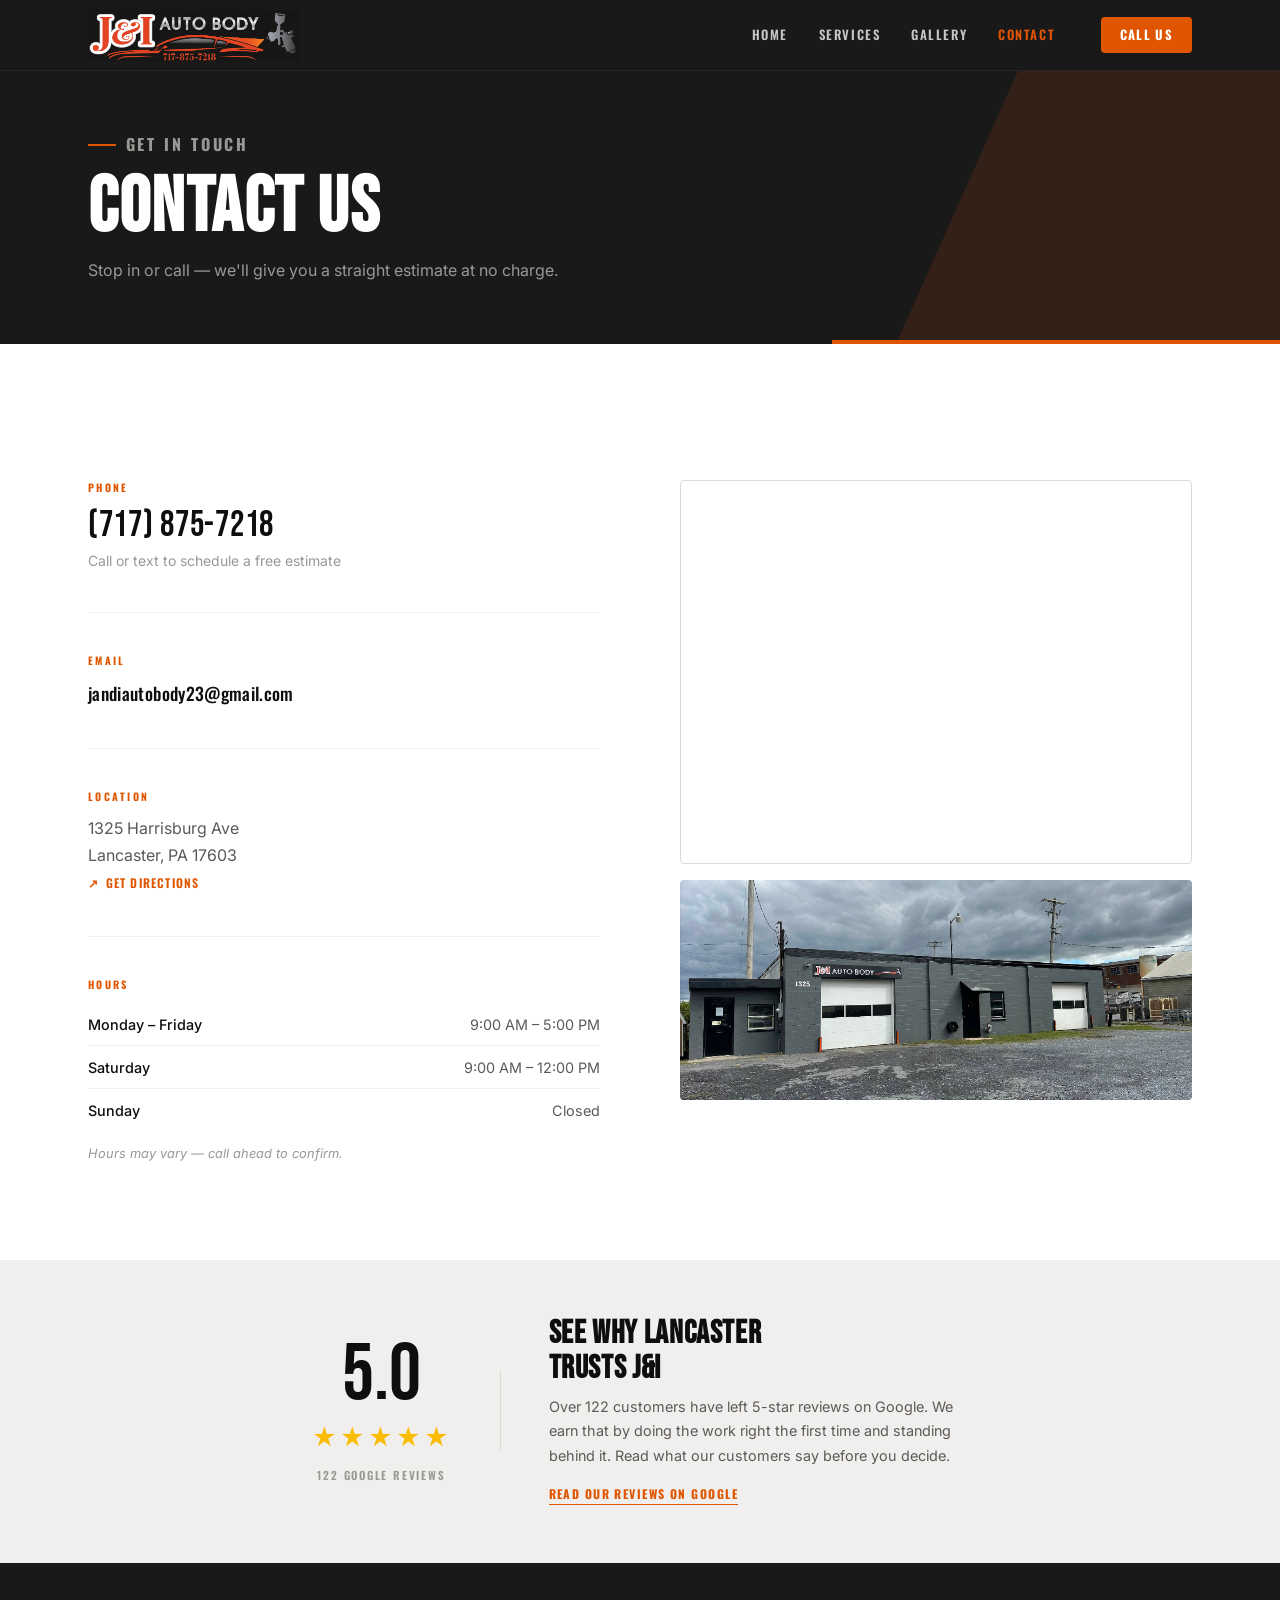
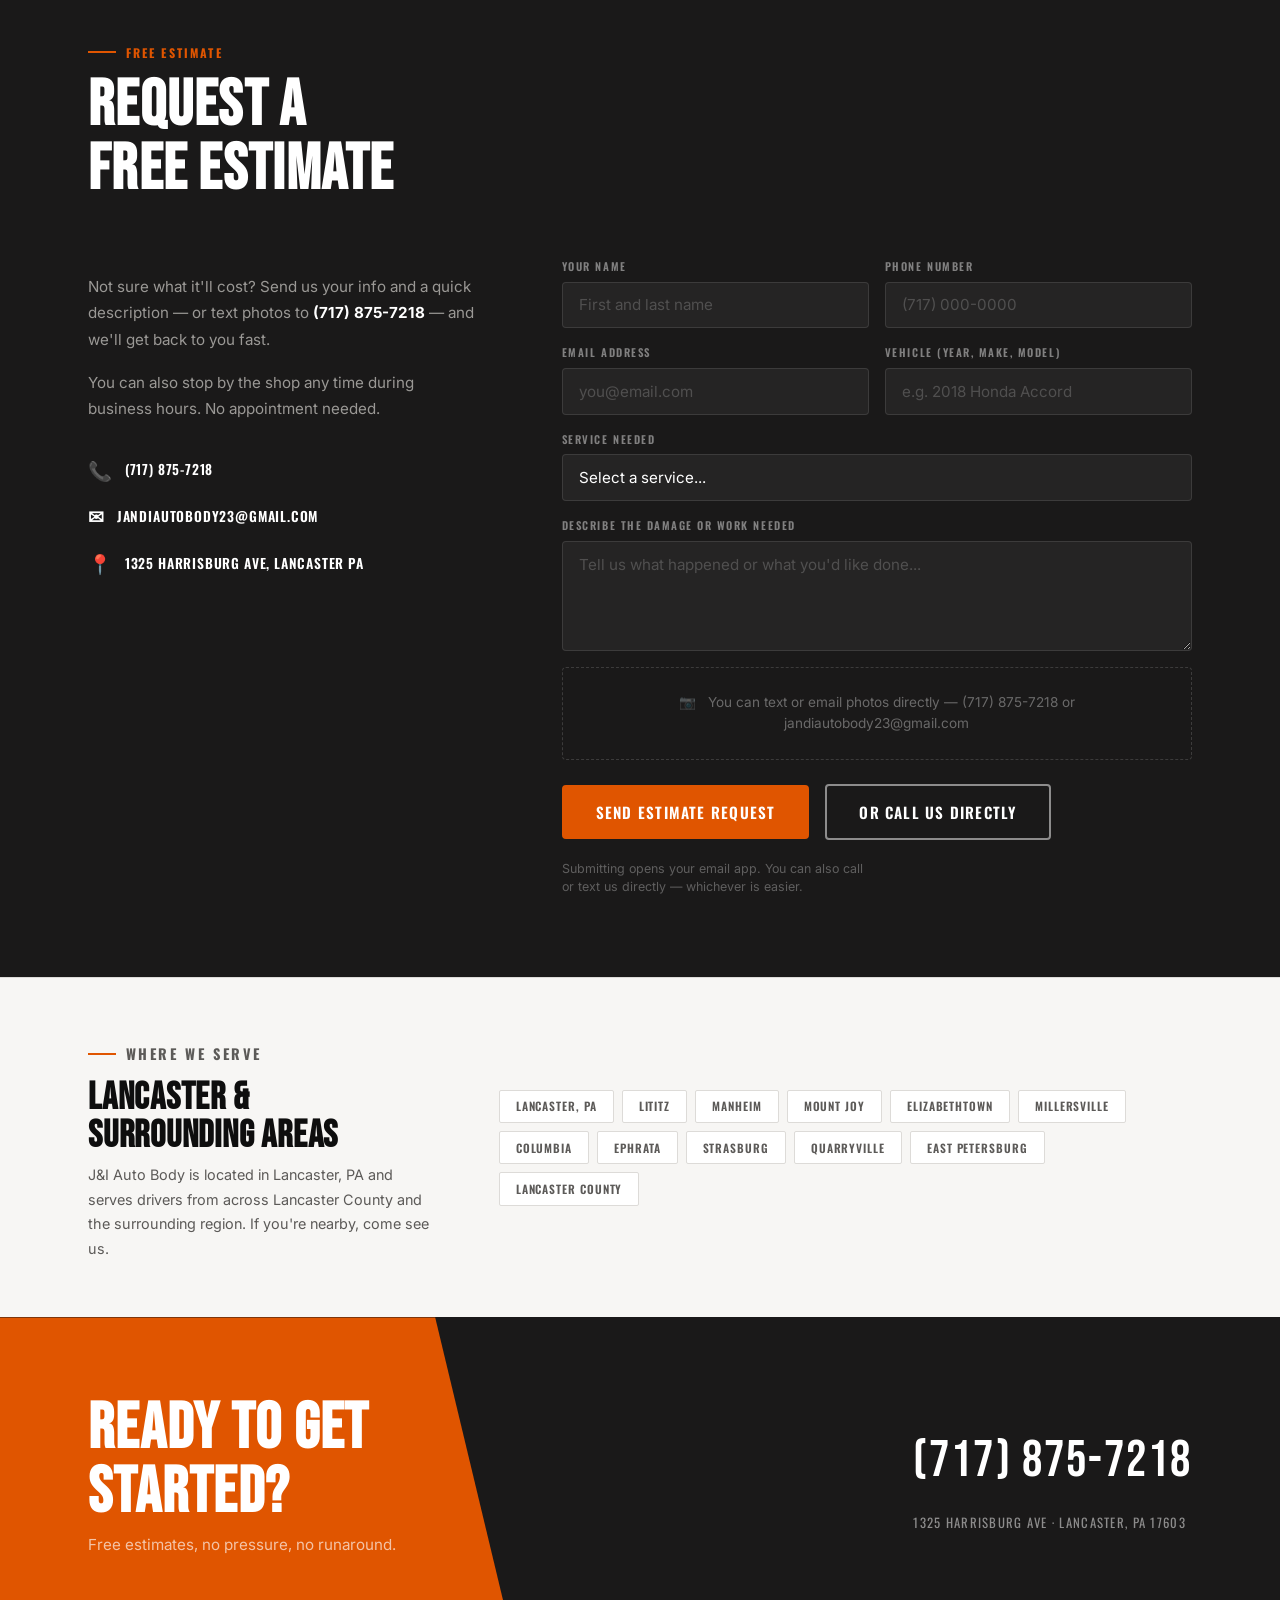
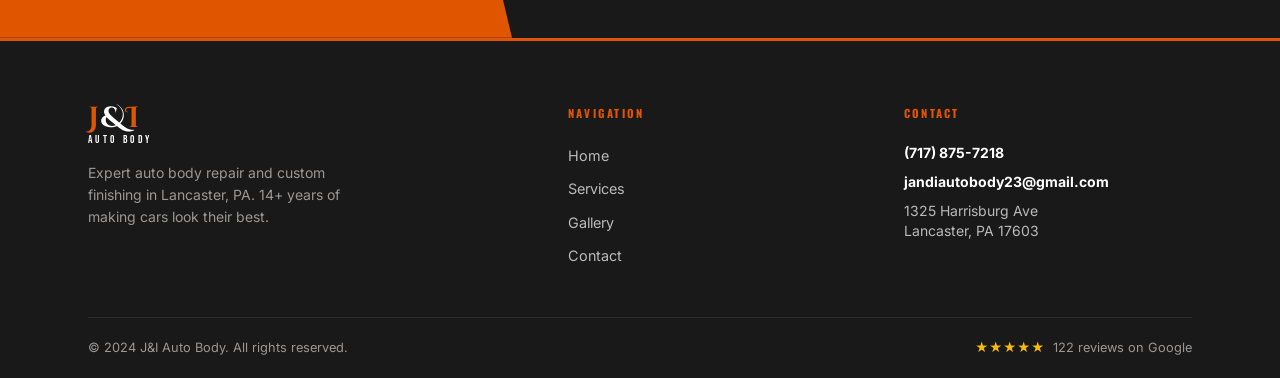
==== commit 809dc89c: "Update J&I Auto Body website" ====
--- a/contact.html
+++ b/contact.html
@@ -386,6 +386,98 @@
       </div>
     </section>
 
+    <!-- ESTIMATE FORM -->
+    <section class="estimate-section" aria-labelledby="estimate-heading">
+      <div class="container">
+        <p class="section-eyebrow" style="color:var(--c-orange);">Free Estimate</p>
+        <h2 class="section-title section-title--light" id="estimate-heading">Request a<br>Free Estimate</h2>
+        <div class="estimate-layout">
+          <div class="estimate-info">
+            <p>Not sure what it'll cost? Send us your info and a quick description — or text photos to <strong style="color:var(--c-white);">(717) 875-7218</strong> — and we'll get back to you fast.</p>
+            <p style="margin-top:1rem;">You can also stop by the shop any time during business hours. No appointment needed.</p>
+            <div class="estimate-contact-links">
+              <a href="tel:+17178757218" class="estimate-contact-link"><span>📞</span> (717) 875-7218</a>
+              <a href="mailto:jandiautobody23@gmail.com" class="estimate-contact-link"><span>✉</span> jandiautobody23@gmail.com</a>
+              <a href="https://maps.google.com/?q=1325+Harrisburg+Ave+Lancaster+PA+17603" target="_blank" rel="noopener noreferrer" class="estimate-contact-link"><span>📍</span> 1325 Harrisburg Ave, Lancaster PA</a>
+            </div>
+          </div>
+          <form class="estimate-form" action="mailto:jandiautobody23@gmail.com" method="post" enctype="text/plain" aria-label="Request a free estimate">
+            <div class="form-group">
+              <label class="form-label" for="est-name">Your Name</label>
+              <input class="form-input" type="text" id="est-name" name="Name" placeholder="First and last name" required>
+            </div>
+            <div class="form-group">
+              <label class="form-label" for="est-phone">Phone Number</label>
+              <input class="form-input" type="tel" id="est-phone" name="Phone" placeholder="(717) 000-0000">
+            </div>
+            <div class="form-group">
+              <label class="form-label" for="est-email">Email Address</label>
+              <input class="form-input" type="email" id="est-email" name="Email" placeholder="you@email.com">
+            </div>
+            <div class="form-group">
+              <label class="form-label" for="est-vehicle">Vehicle (Year, Make, Model)</label>
+              <input class="form-input" type="text" id="est-vehicle" name="Vehicle" placeholder="e.g. 2018 Honda Accord">
+            </div>
+            <div class="form-group full">
+              <label class="form-label" for="est-service">Service Needed</label>
+              <select class="form-select" id="est-service" name="Service">
+                <option value="" disabled selected>Select a service...</option>
+                <option>Body &amp; Trim Repair</option>
+                <option>Painting / Respray</option>
+                <option>Paintless Dent Removal</option>
+                <option>Collision Repair</option>
+                <option>Decals</option>
+                <option>Pin Stripes</option>
+                <option>Fiberglass Repair</option>
+                <option>Wheel Painting</option>
+                <option>Headlight Restoration</option>
+                <option>Not Sure / Multiple</option>
+              </select>
+            </div>
+            <div class="form-group full">
+              <label class="form-label" for="est-message">Describe the Damage or Work Needed</label>
+              <textarea class="form-textarea" id="est-message" name="Message" placeholder="Tell us what happened or what you'd like done..."></textarea>
+            </div>
+            <div class="form-upload" role="button" tabindex="0" aria-label="Photo upload placeholder">
+              📷 &nbsp; You can text or email photos directly — (717) 875-7218 or jandiautobody23@gmail.com
+            </div>
+            <div class="form-actions">
+              <button type="submit" class="btn btn-primary">Send Estimate Request</button>
+              <a href="tel:+17178757218" class="btn btn-ghost">Or Call Us Directly</a>
+            </div>
+            <p class="form-note">Submitting opens your email app. You can also call or text us directly — whichever is easier.</p>
+          </form>
+        </div>
+      </div>
+    </section>
+
+    <!-- SERVICE AREA -->
+    <section class="service-area" aria-labelledby="area-heading">
+      <div class="container">
+        <div class="area-inner">
+          <div class="area-text">
+            <p class="section-eyebrow">Where We Serve</p>
+            <h2 class="section-title" id="area-heading" style="font-size:clamp(1.75rem,3vw,2.5rem);">Lancaster &amp;<br>Surrounding Areas</h2>
+            <p>J&I Auto Body is located in Lancaster, PA and serves drivers from across Lancaster County and the surrounding region. If you're nearby, come see us.</p>
+          </div>
+          <div class="area-tags" role="list" aria-label="Service areas">
+            <span class="area-tag" role="listitem">Lancaster, PA</span>
+            <span class="area-tag" role="listitem">Lititz</span>
+            <span class="area-tag" role="listitem">Manheim</span>
+            <span class="area-tag" role="listitem">Mount Joy</span>
+            <span class="area-tag" role="listitem">Elizabethtown</span>
+            <span class="area-tag" role="listitem">Millersville</span>
+            <span class="area-tag" role="listitem">Columbia</span>
+            <span class="area-tag" role="listitem">Ephrata</span>
+            <span class="area-tag" role="listitem">Strasburg</span>
+            <span class="area-tag" role="listitem">Quarryville</span>
+            <span class="area-tag" role="listitem">East Petersburg</span>
+            <span class="area-tag" role="listitem">Lancaster County</span>
+          </div>
+        </div>
+      </div>
+    </section>
+
     <!-- CTA BAND -->
     <section class="cta-band" aria-labelledby="cta-heading">
       <div class="cta-band-slash" aria-hidden="true"></div>
@@ -446,6 +538,11 @@
     </div>
   </footer>
 
+  <!-- MOBILE STICKY CTA -->
+  <div class="mobile-cta-bar" aria-label="Call for free estimate">
+    <a href="tel:+17178757218">Call for a Free Estimate &nbsp;·&nbsp; (717) 875-7218</a>
+  </div>
+
   <script>
     const nav = document.getElementById('site-nav');
     window.addEventListener('scroll', () => {
--- a/style.css
+++ b/style.css
@@ -996,6 +996,401 @@
 
 .skip-link:focus { top: 0; }
 
+/* ── SERVICE CARD BULLETS ─────────────────────────── */
+.service-card-bullets {
+  margin-top: 0.75rem;
+  display: flex;
+  flex-direction: column;
+  gap: 0.3rem;
+  list-style: none;
+}
+
+.service-card-bullets li {
+  font-size: 0.8rem;
+  color: var(--c-gray-400);
+  padding-left: 1rem;
+  position: relative;
+  line-height: 1.5;
+}
+
+.service-card-bullets li::before {
+  content: '—';
+  position: absolute;
+  left: 0;
+  color: var(--c-orange);
+  font-size: 0.7rem;
+  top: 1px;
+}
+
+/* ── HOW IT WORKS ─────────────────────────────────── */
+.how-it-works {
+  background: var(--c-dark);
+  padding: 5rem 0;
+}
+
+.hiw-grid {
+  display: grid;
+  grid-template-columns: repeat(4, 1fr);
+  margin-top: 3.5rem;
+  border: 1px solid rgba(255,255,255,0.07);
+}
+
+.hiw-step {
+  padding: 2.5rem 2rem;
+  border-right: 1px solid rgba(255,255,255,0.07);
+  position: relative;
+  overflow: hidden;
+}
+
+.hiw-step:last-child { border-right: none; }
+
+.hiw-step-num {
+  font-family: var(--f-display);
+  font-size: 6rem;
+  color: var(--c-orange);
+  opacity: 0.08;
+  line-height: 1;
+  position: absolute;
+  bottom: -0.5rem;
+  right: 1rem;
+  pointer-events: none;
+}
+
+.hiw-step-badge {
+  display: inline-flex;
+  align-items: center;
+  justify-content: center;
+  width: 36px;
+  height: 36px;
+  border: 2px solid var(--c-orange);
+  border-radius: 50%;
+  font-family: var(--f-display);
+  font-size: 1.1rem;
+  color: var(--c-orange);
+  margin-bottom: 1.25rem;
+  flex-shrink: 0;
+}
+
+.hiw-step-title {
+  font-family: var(--f-display);
+  font-size: 1.4rem;
+  color: var(--c-white);
+  letter-spacing: 0.02em;
+  line-height: 1.1;
+  margin-bottom: 0.75rem;
+}
+
+.hiw-step-desc {
+  font-size: 0.875rem;
+  color: var(--c-gray-400);
+  line-height: 1.7;
+}
+
+@media (max-width: 900px) {
+  .hiw-grid { grid-template-columns: 1fr 1fr; }
+  .hiw-step:nth-child(2) { border-right: none; }
+  .hiw-step:nth-child(1),
+  .hiw-step:nth-child(2) { border-bottom: 1px solid rgba(255,255,255,0.07); }
+}
+
+@media (max-width: 540px) {
+  .hiw-grid { grid-template-columns: 1fr; }
+  .hiw-step { border-right: none; border-bottom: 1px solid rgba(255,255,255,0.07); }
+  .hiw-step:last-child { border-bottom: none; }
+}
+
+/* ── WHY CHOOSE ───────────────────────────────────── */
+.why-choose {
+  background: var(--c-white);
+  padding: 5rem 0;
+}
+
+.why-grid {
+  display: grid;
+  grid-template-columns: repeat(3, 1fr);
+  gap: 1.5rem;
+  margin-top: 3.5rem;
+}
+
+.why-card {
+  padding: 2rem;
+  border: 1px solid var(--c-gray-200);
+  border-radius: var(--radius);
+  transition: border-color var(--transition), box-shadow var(--transition);
+}
+
+.why-card:hover {
+  border-color: var(--c-orange);
+  box-shadow: 0 4px 20px rgba(224,85,0,0.08);
+}
+
+.why-card-icon {
+  font-size: 1.4rem;
+  margin-bottom: 0.9rem;
+  display: block;
+  color: var(--c-orange);
+}
+
+.why-card-title {
+  font-family: var(--f-heading);
+  font-size: 1rem;
+  font-weight: 700;
+  color: var(--c-black);
+  margin-bottom: 0.5rem;
+}
+
+.why-card-desc {
+  font-size: 0.875rem;
+  color: var(--c-gray-600);
+  line-height: 1.65;
+}
+
+@media (max-width: 768px) {
+  .why-grid { grid-template-columns: 1fr 1fr; }
+}
+
+@media (max-width: 480px) {
+  .why-grid { grid-template-columns: 1fr; }
+}
+
+/* ── FAQ ──────────────────────────────────────────── */
+.faq-section {
+  background: var(--c-gray-100);
+  padding: 5rem 0;
+  border-top: 1px solid var(--c-gray-200);
+}
+
+.faq-grid {
+  display: grid;
+  grid-template-columns: 1fr 1fr;
+  gap: 1px;
+  background: var(--c-gray-200);
+  margin-top: 3.5rem;
+}
+
+.faq-item {
+  background: var(--c-white);
+  padding: 2rem 2.5rem;
+}
+
+.faq-q {
+  font-family: var(--f-heading);
+  font-size: 0.95rem;
+  font-weight: 700;
+  color: var(--c-black);
+  margin-bottom: 0.6rem;
+  display: flex;
+  gap: 0.75rem;
+}
+
+.faq-q::before {
+  content: 'Q';
+  color: var(--c-orange);
+  font-family: var(--f-display);
+  font-size: 1.1rem;
+  flex-shrink: 0;
+  line-height: 1.1;
+}
+
+.faq-a {
+  font-size: 0.875rem;
+  color: var(--c-gray-600);
+  line-height: 1.7;
+  padding-left: 1.75rem;
+}
+
+@media (max-width: 768px) {
+  .faq-grid { grid-template-columns: 1fr; }
+}
+
+/* ── ESTIMATE FORM ────────────────────────────────── */
+.estimate-section {
+  background: var(--c-dark);
+  padding: 5rem 0;
+}
+
+.estimate-layout {
+  display: grid;
+  grid-template-columns: 1fr 1.6fr;
+  gap: 5rem;
+  align-items: start;
+  margin-top: 3.5rem;
+}
+
+.estimate-info p {
+  font-size: 0.95rem;
+  color: var(--c-gray-400);
+  line-height: 1.75;
+  margin-top: 1rem;
+}
+
+.estimate-contact-links {
+  margin-top: 2rem;
+  display: flex;
+  flex-direction: column;
+  gap: 1rem;
+}
+
+.estimate-contact-link {
+  display: flex;
+  align-items: center;
+  gap: 0.75rem;
+  color: var(--c-white);
+  font-family: var(--f-heading);
+  font-size: 0.85rem;
+  font-weight: 600;
+  letter-spacing: 0.06em;
+  text-transform: uppercase;
+  transition: color var(--transition);
+}
+
+.estimate-contact-link:hover { color: var(--c-orange); }
+
+.estimate-contact-link span {
+  font-size: 1.2rem;
+}
+
+.estimate-form {
+  display: grid;
+  grid-template-columns: 1fr 1fr;
+  gap: 1rem;
+}
+
+.form-group {
+  display: flex;
+  flex-direction: column;
+  gap: 0.4rem;
+}
+
+.form-group.full { grid-column: 1 / -1; }
+
+.form-label {
+  font-family: var(--f-heading);
+  font-size: 0.68rem;
+  font-weight: 600;
+  letter-spacing: 0.14em;
+  text-transform: uppercase;
+  color: rgba(255,255,255,0.45);
+}
+
+.form-input,
+.form-select,
+.form-textarea {
+  background: rgba(255,255,255,0.05);
+  border: 1px solid rgba(255,255,255,0.1);
+  color: var(--c-white);
+  font-family: var(--f-body);
+  font-size: 0.95rem;
+  padding: 0.8rem 1rem;
+  border-radius: var(--radius);
+  width: 100%;
+  transition: border-color var(--transition), background var(--transition);
+  outline: none;
+  appearance: none;
+}
+
+.form-input:focus,
+.form-select:focus,
+.form-textarea:focus {
+  border-color: var(--c-orange);
+  background: rgba(255,255,255,0.08);
+}
+
+.form-input::placeholder,
+.form-textarea::placeholder { color: rgba(255,255,255,0.2); }
+
+.form-select option { background: var(--c-dark); color: var(--c-white); }
+
+.form-textarea { resize: vertical; min-height: 110px; }
+
+.form-upload {
+  grid-column: 1 / -1;
+  border: 1px dashed rgba(255,255,255,0.15);
+  border-radius: var(--radius);
+  padding: 1.5rem;
+  text-align: center;
+  color: rgba(255,255,255,0.35);
+  font-size: 0.85rem;
+  cursor: pointer;
+  transition: border-color var(--transition);
+}
+
+.form-upload:hover { border-color: var(--c-orange); color: rgba(255,255,255,0.6); }
+
+.form-actions {
+  grid-column: 1 / -1;
+  display: flex;
+  gap: 1rem;
+  align-items: center;
+  flex-wrap: wrap;
+  margin-top: 0.5rem;
+}
+
+.form-note {
+  font-size: 0.78rem;
+  color: rgba(255,255,255,0.3);
+  line-height: 1.5;
+  margin-top: 0.25rem;
+}
+
+@media (max-width: 900px) {
+  .estimate-layout { grid-template-columns: 1fr; gap: 2.5rem; }
+  .estimate-form { grid-template-columns: 1fr; }
+  .form-group.full { grid-column: 1; }
+  .form-upload { grid-column: 1; }
+  .form-actions { grid-column: 1; }
+}
+
+/* ── SERVICE AREA ─────────────────────────────────── */
+.service-area {
+  background: var(--c-off-white);
+  padding: 3.5rem 0;
+  border-top: 1px solid var(--c-gray-200);
+}
+
+.area-inner {
+  display: flex;
+  align-items: center;
+  gap: 4rem;
+  flex-wrap: wrap;
+}
+
+.area-text { flex: 1; min-width: 240px; }
+
+.area-text p {
+  font-size: 0.9rem;
+  color: var(--c-gray-600);
+  margin-top: 0.5rem;
+  line-height: 1.7;
+}
+
+.area-tags {
+  display: flex;
+  flex-wrap: wrap;
+  gap: 0.5rem;
+  flex: 2;
+}
+
+.area-tag {
+  font-family: var(--f-heading);
+  font-size: 0.72rem;
+  font-weight: 600;
+  letter-spacing: 0.08em;
+  text-transform: uppercase;
+  color: var(--c-gray-600);
+  border: 1px solid var(--c-gray-200);
+  padding: 0.4rem 1rem;
+  border-radius: 2px;
+  background: var(--c-white);
+}
+
+@media (max-width: 640px) {
+  .area-inner { flex-direction: column; gap: 1.5rem; }
+}
+
+/* ── MOBILE STICKY CTA ────────────────────────────── */
+.mobile-cta-bar { display: none; }
+
 /* ── PRINT ────────────────────────────────────────── */
 @media print {
   .site-nav, .nav-cta { display: none; }
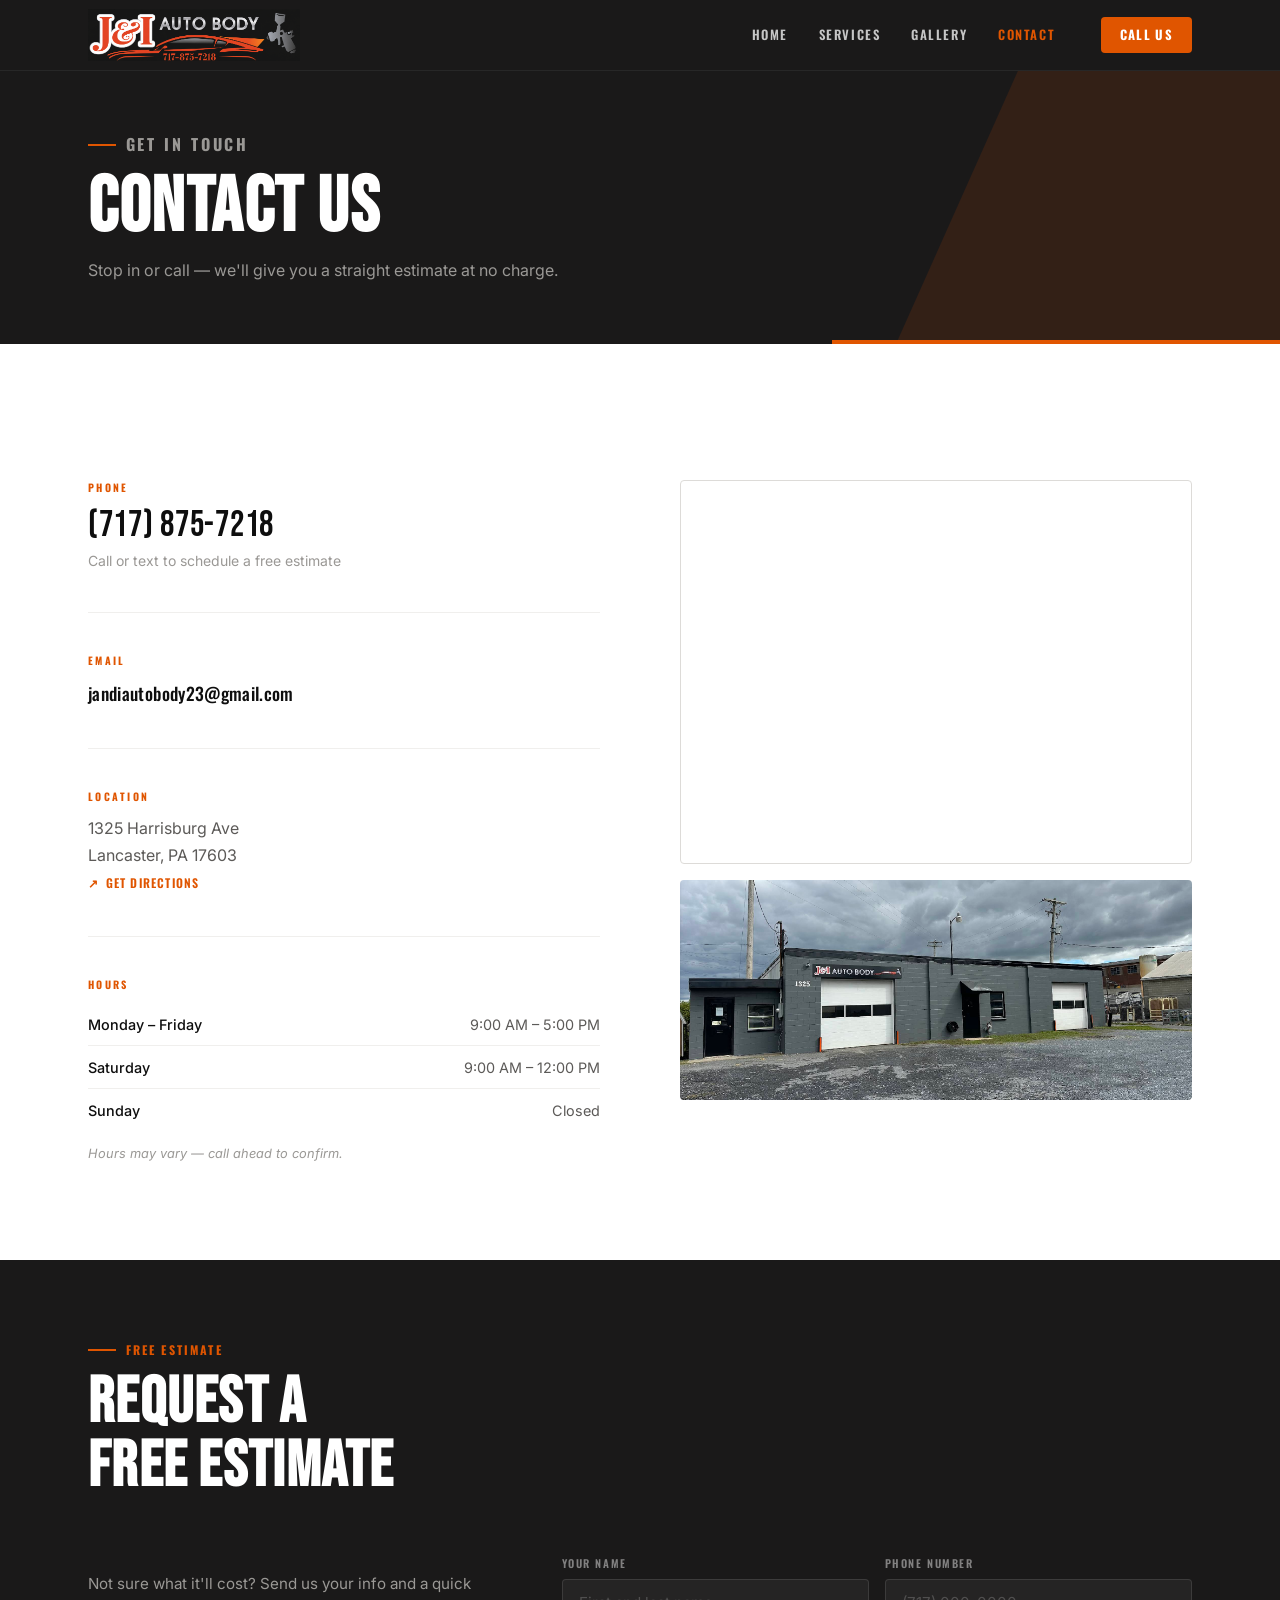
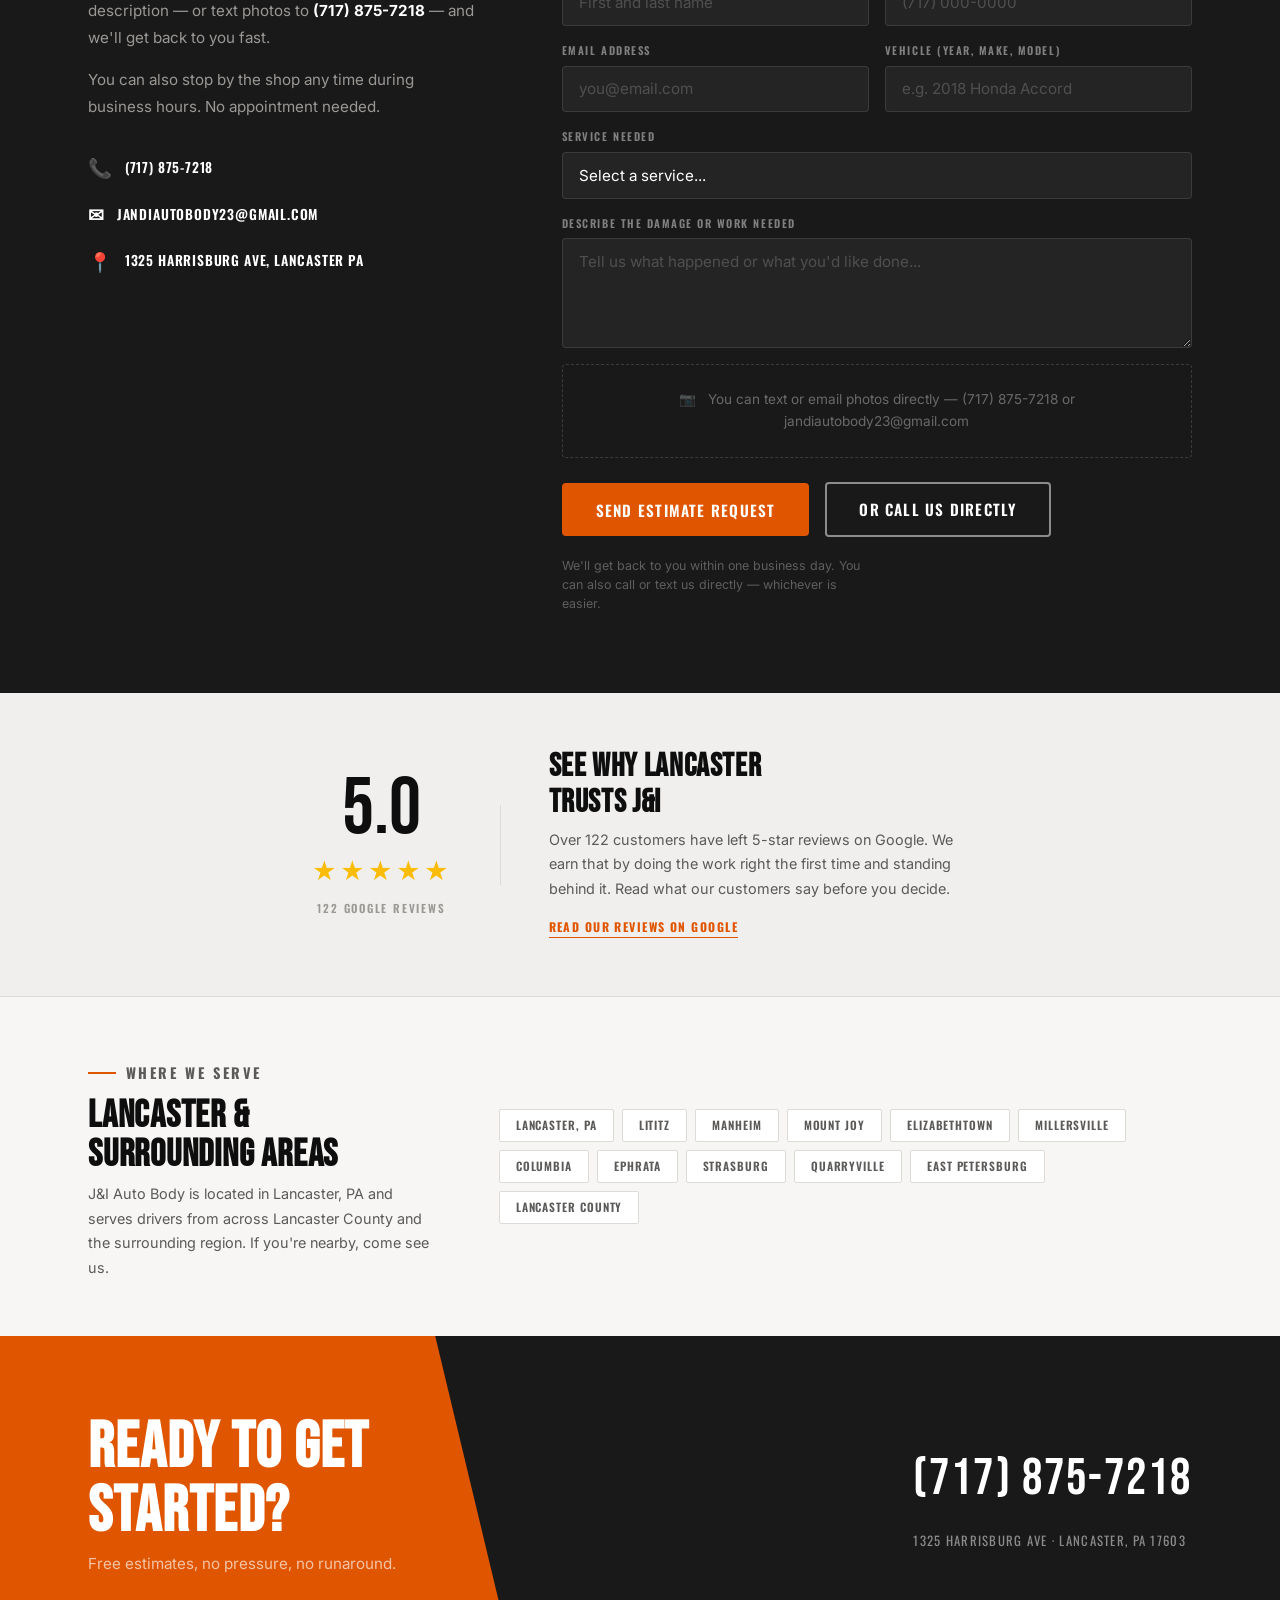
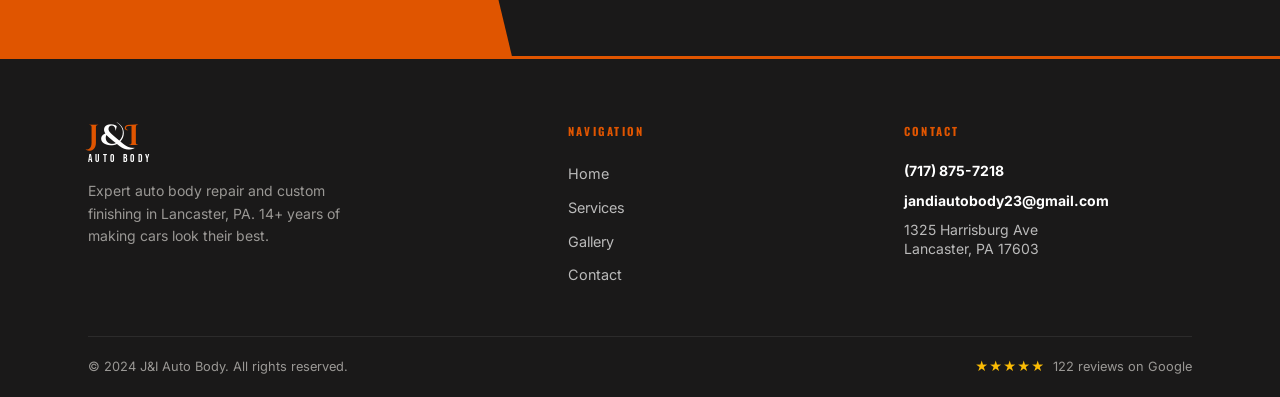
==== commit 84ce96bd: "Add files via upload" ====
--- a/contact.html
+++ b/contact.html
@@ -259,6 +259,35 @@
       .contact-layout { grid-template-columns: 1fr; gap: 3rem; }
       .review-divider-v { display: none; }
       .review-strip-inner { flex-direction: column; text-align: center; gap: 2rem; }
+    }
+
+    .form-success {
+      text-align: center;
+      padding: 3.5rem 2rem;
+      color: var(--c-white);
+    }
+    .form-success-icon {
+      font-size: 2.5rem;
+      display: block;
+      margin-bottom: 1rem;
+    }
+    .form-success h3 {
+      font-family: var(--f-display);
+      font-size: 2rem;
+      letter-spacing: 0.02em;
+      margin-bottom: 0.75rem;
+    }
+    .form-success p {
+      color: var(--c-gray-400);
+      font-size: 0.95rem;
+      line-height: 1.7;
+      max-width: 380px;
+      margin: 0 auto;
+    }
+
+    .form-submitting [type="submit"] {
+      opacity: 0.6;
+      cursor: not-allowed;
     }
   </style>
 </head>
@@ -367,25 +396,6 @@
       </div>
     </section>
 
-    <!-- GOOGLE REVIEW STRIP -->
-    <section class="review-strip" aria-labelledby="reviews-heading">
-      <div class="container review-strip-inner">
-        <div class="review-score">
-          <div class="review-score-num" aria-label="Rating: 5.0 out of 5">5.0</div>
-          <span class="review-score-stars" aria-hidden="true">★★★★★</span>
-          <span class="review-score-label">122 Google Reviews</span>
-        </div>
-        <div class="review-divider-v" aria-hidden="true"></div>
-        <div class="review-text-block">
-          <h3 id="reviews-heading">See Why Lancaster<br>Trusts J&amp;I</h3>
-          <p>Over 122 customers have left 5-star reviews on Google. We earn that by doing the work right the first time and standing behind it. Read what our customers say before you decide.</p>
-          <a href="https://www.google.com/search?q=J%26I+Auto+Body+Lancaster+PA+reviews" target="_blank" rel="noopener noreferrer">
-            Read Our Reviews on Google
-          </a>
-        </div>
-      </div>
-    </section>
-
     <!-- ESTIMATE FORM -->
     <section class="estimate-section" aria-labelledby="estimate-heading">
       <div class="container">
@@ -401,7 +411,7 @@
               <a href="https://maps.google.com/?q=1325+Harrisburg+Ave+Lancaster+PA+17603" target="_blank" rel="noopener noreferrer" class="estimate-contact-link"><span>📍</span> 1325 Harrisburg Ave, Lancaster PA</a>
             </div>
           </div>
-          <form class="estimate-form" action="mailto:jandiautobody23@gmail.com" method="post" enctype="text/plain" aria-label="Request a free estimate">
+          <form class="estimate-form" id="estimate-form" action="#" onsubmit="return false;" aria-label="Request a free estimate">
             <div class="form-group">
               <label class="form-label" for="est-name">Your Name</label>
               <input class="form-input" type="text" id="est-name" name="Name" placeholder="First and last name" required>
@@ -445,8 +455,27 @@
               <button type="submit" class="btn btn-primary">Send Estimate Request</button>
               <a href="tel:+17178757218" class="btn btn-ghost">Or Call Us Directly</a>
             </div>
-            <p class="form-note">Submitting opens your email app. You can also call or text us directly — whichever is easier.</p>
+            <p class="form-note">We'll get back to you within one business day. You can also call or text us directly — whichever is easier.</p>
           </form>
+        </div>
+      </div>
+    </section>
+
+    <!-- GOOGLE REVIEW STRIP -->
+    <section class="review-strip" aria-labelledby="reviews-heading">
+      <div class="container review-strip-inner">
+        <div class="review-score">
+          <div class="review-score-num" aria-label="Rating: 5.0 out of 5">5.0</div>
+          <span class="review-score-stars" aria-hidden="true">★★★★★</span>
+          <span class="review-score-label">122 Google Reviews</span>
+        </div>
+        <div class="review-divider-v" aria-hidden="true"></div>
+        <div class="review-text-block">
+          <h3 id="reviews-heading">See Why Lancaster<br>Trusts J&amp;I</h3>
+          <p>Over 122 customers have left 5-star reviews on Google. We earn that by doing the work right the first time and standing behind it. Read what our customers say before you decide.</p>
+          <a href="https://www.google.com/search?q=J%26I+Auto+Body+Lancaster+PA+reviews" target="_blank" rel="noopener noreferrer">
+            Read Our Reviews on Google
+          </a>
         </div>
       </div>
     </section>
@@ -568,6 +597,7 @@
       entries.forEach(e => { if (e.isIntersecting) { e.target.classList.add('visible'); observer.unobserve(e.target); } });
     }, { threshold: 0.1 });
     document.querySelectorAll('.reveal').forEach(el => observer.observe(el));
+
   </script>
 </body>
 </html>
